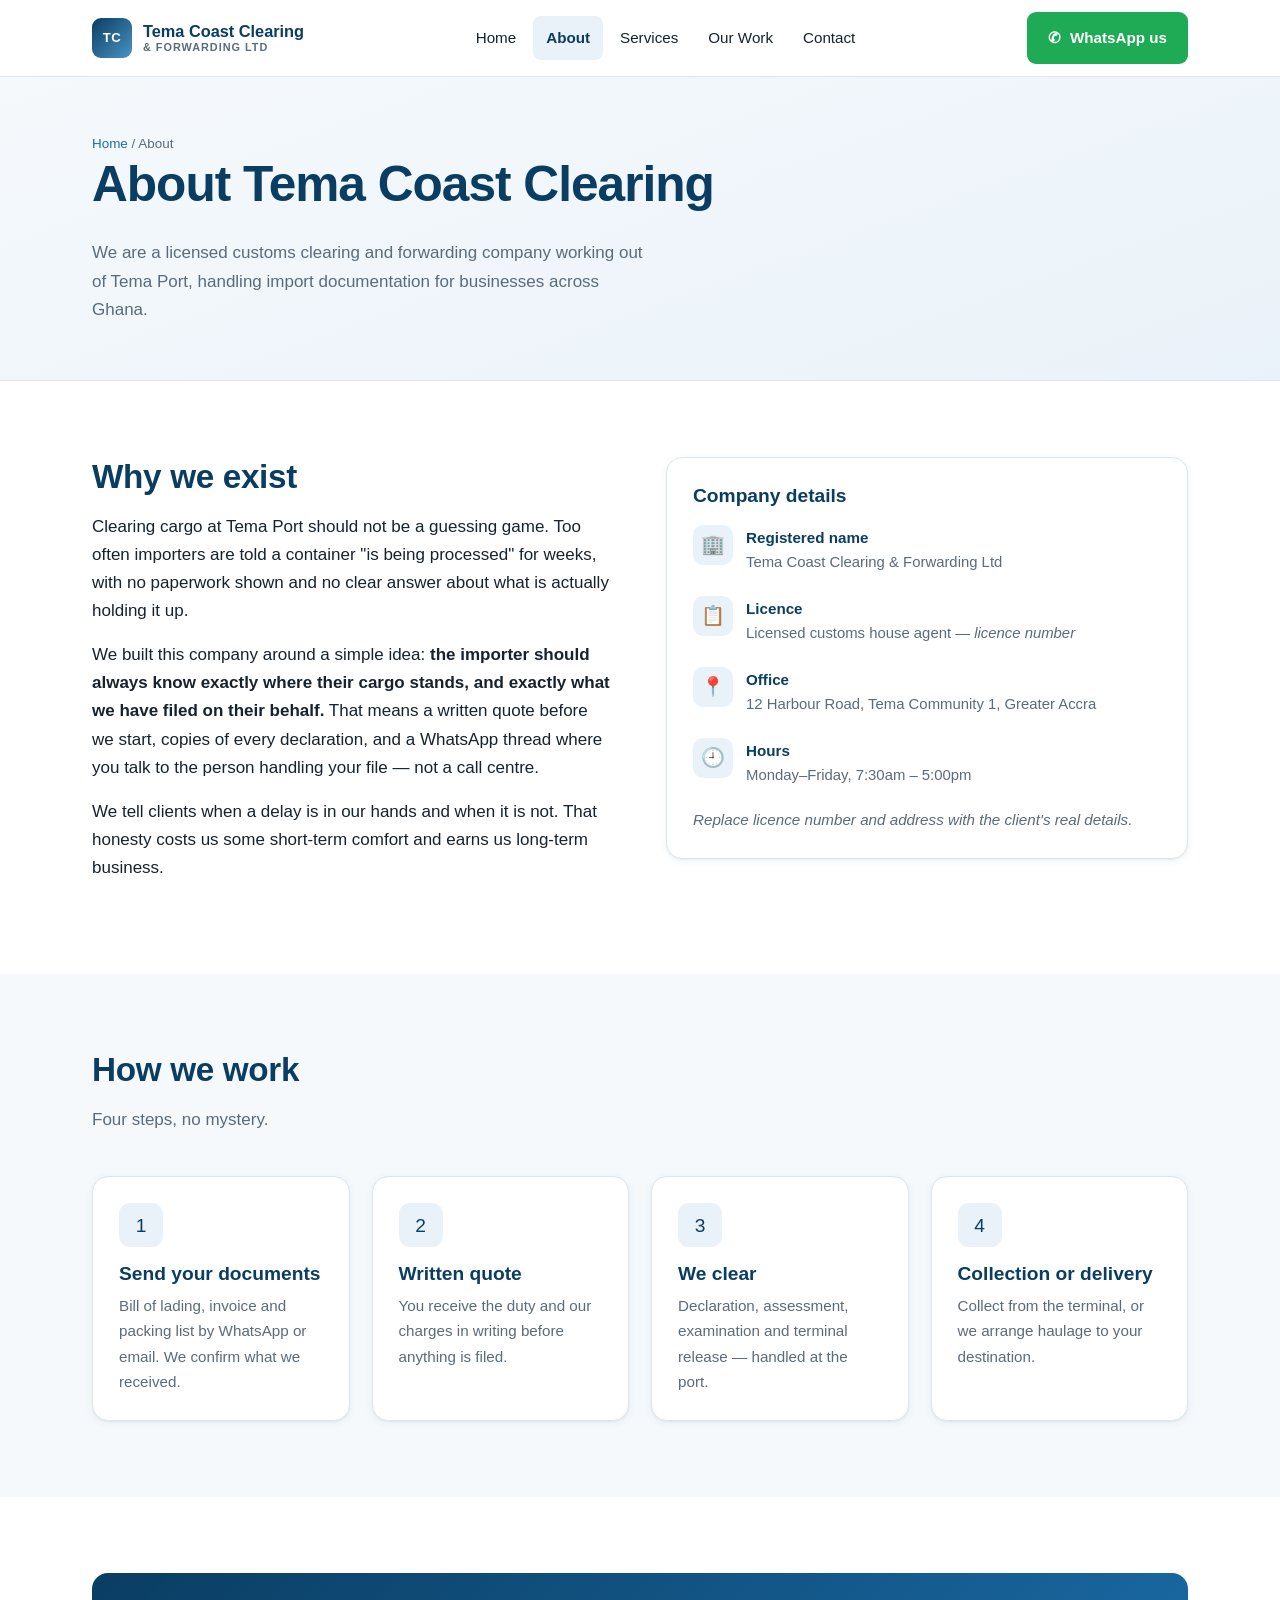
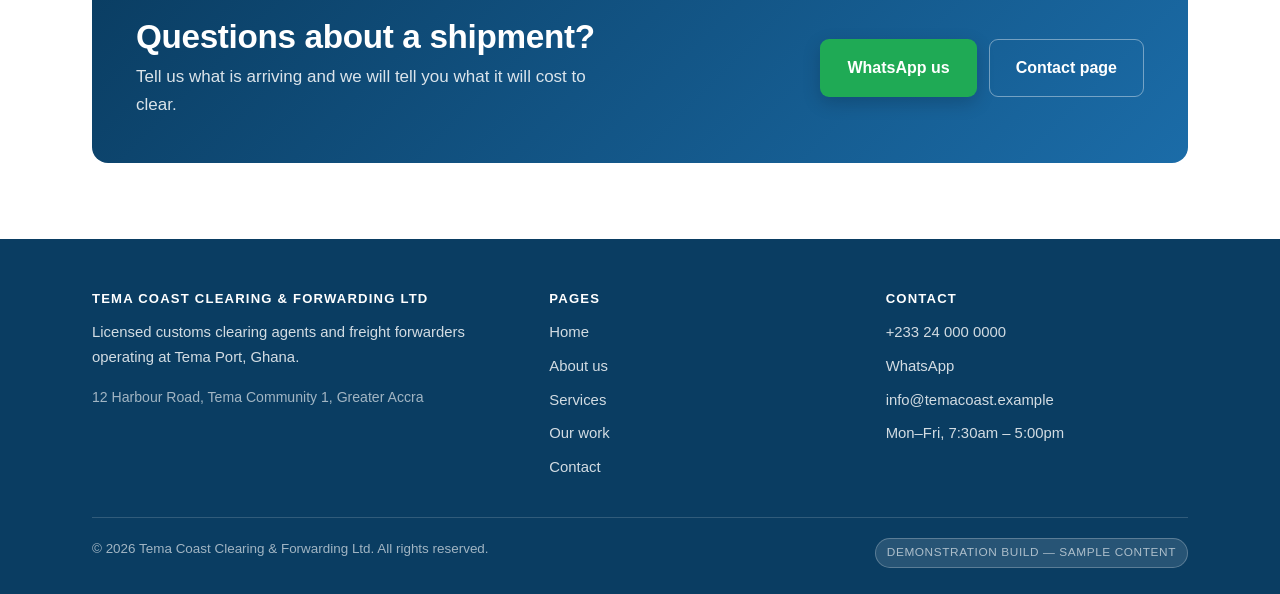
==== about.html @ 64b671be "Static demo site: Tema Coast Clearing & Forwarding" ====
<!DOCTYPE html>
<!-- DEMO BUILD — sample content. See README.md -->
<html lang="en">
<head>
<meta charset="utf-8">
<meta name="viewport" content="width=device-width, initial-scale=1">
<meta name="robots" content="noindex, nofollow">
<title>About us — Tema Coast Clearing &amp; Forwarding</title>
<meta name="description" content="Licensed customs clearing agents based at Tema Port, Ghana. How we work, and why importers trust us with their documentation.">
<link rel="stylesheet" href="assets/css/style.css">
</head>
<body>

<a class="skip-link" href="#main">Skip to content</a>

<header class="site-header">
  <div class="wrap header-inner">
    <a class="brand" href="index.html">
      <span class="brand-mark" aria-hidden="true">TC</span>
      <span class="brand-text">
        <span class="brand-name">Tema Coast Clearing</span>
        <span class="brand-sub">&amp; Forwarding Ltd</span>
      </span>
    </a>
    <nav id="primary-nav" class="nav" aria-label="Main navigation">
      <a href="index.html">Home</a>
      <a href="about.html" aria-current="page">About</a>
      <a href="services.html">Services</a>
      <a href="gallery.html">Our Work</a>
      <a href="contact.html">Contact</a>
    </nav>
    <div class="header-cta">
      <a class="btn btn-wa" href="https://wa.me/233240000000"><span aria-hidden="true">✆</span> WhatsApp us</a>
      <button class="nav-toggle" type="button" aria-expanded="false" aria-controls="primary-nav" aria-label="Toggle navigation">☰</button>
    </div>
  </div>
</header>

<main id="main">

  <section class="page-head">
    <div class="wrap">
      <p class="breadcrumb"><a href="index.html">Home</a> / About</p>
      <h1>About Tema Coast Clearing</h1>
      <p>We are a licensed customs clearing and forwarding company working out of Tema Port, handling import documentation for businesses across Ghana.</p>
    </div>
  </section>

  <section>
    <div class="wrap">
      <div class="grid grid-2" style="gap:52px;align-items:start">
        <div>
          <h2>Why we exist</h2>
          <p>
            Clearing cargo at Tema Port should not be a guessing game. Too often importers
            are told a container "is being processed" for weeks, with no paperwork shown and
            no clear answer about what is actually holding it up.
          </p>
          <p>
            We built this company around a simple idea: <strong>the importer should always know
            exactly where their cargo stands, and exactly what we have filed on their behalf.</strong>
            That means a written quote before we start, copies of every declaration, and a
            WhatsApp thread where you talk to the person handling your file — not a call centre.
          </p>
          <p>
            We tell clients when a delay is in our hands and when it is not. That honesty
            costs us some short-term comfort and earns us long-term business.
          </p>
        </div>

        <div class="card">
          <h3>Company details</h3>
          <ul class="contact-list" style="margin-top:18px">
            <li><span class="icon" aria-hidden="true">🏢</span><span><strong>Registered name</strong><span>Tema Coast Clearing &amp; Forwarding Ltd</span></span></li>
            <li><span class="icon" aria-hidden="true">📋</span><span><strong>Licence</strong><span>Licensed customs house agent — <em>licence number</em></span></span></li>
            <li><span class="icon" aria-hidden="true">📍</span><span><strong>Office</strong><span>12 Harbour Road, Tema Community 1, Greater Accra</span></span></li>
            <li><span class="icon" aria-hidden="true">🕘</span><span><strong>Hours</strong><span>Monday–Friday, 7:30am – 5:00pm</span></span></li>
          </ul>
          <p class="shot-note">Replace licence number and address with the client's real details.</p>
        </div>
      </div>
    </div>
  </section>

  <section class="section-tint">
    <div class="wrap">
      <div class="section-head">
        <h2>How we work</h2>
        <p>Four steps, no mystery.</p>
      </div>
      <div class="grid grid-4">
        <article class="card">
          <div class="icon" aria-hidden="true">1</div>
          <h3>Send your documents</h3>
          <p>Bill of lading, invoice and packing list by WhatsApp or email. We confirm what we received.</p>
        </article>
        <article class="card">
          <div class="icon" aria-hidden="true">2</div>
          <h3>Written quote</h3>
          <p>You receive the duty and our charges in writing before anything is filed.</p>
        </article>
        <article class="card">
          <div class="icon" aria-hidden="true">3</div>
          <h3>We clear</h3>
          <p>Declaration, assessment, examination and terminal release — handled at the port.</p>
        </article>
        <article class="card">
          <div class="icon" aria-hidden="true">4</div>
          <h3>Collection or delivery</h3>
          <p>Collect from the terminal, or we arrange haulage to your destination.</p>
        </article>
      </div>
    </div>
  </section>

  <section>
    <div class="wrap">
      <div class="cta-band">
        <div>
          <h2>Questions about a shipment?</h2>
          <p>Tell us what is arriving and we will tell you what it will cost to clear.</p>
        </div>
        <div style="display:flex;gap:12px;flex-wrap:wrap">
          <a class="btn btn-wa btn-lg" href="https://wa.me/233240000000">WhatsApp us</a>
          <a class="btn btn-ghost btn-lg" href="contact.html">Contact page</a>
        </div>
      </div>
    </div>
  </section>

</main>

<footer class="site-footer">
  <div class="wrap">
    <div class="footer-grid">
      <div>
        <h4>Tema Coast Clearing &amp; Forwarding Ltd</h4>
        <p style="font-size:.93rem">Licensed customs clearing agents and freight forwarders operating at Tema Port, Ghana.</p>
        <p style="font-size:.88rem;color:rgba(255,255,255,.62)">12 Harbour Road, Tema Community 1, Greater Accra</p>
      </div>
      <div>
        <h4>Pages</h4>
        <ul>
          <li><a href="index.html">Home</a></li>
          <li><a href="about.html">About us</a></li>
          <li><a href="services.html">Services</a></li>
          <li><a href="gallery.html">Our work</a></li>
          <li><a href="contact.html">Contact</a></li>
        </ul>
      </div>
      <div>
        <h4>Contact</h4>
        <ul>
          <li><a href="tel:+233240000000">+233 24 000 0000</a></li>
          <li><a href="https://wa.me/233240000000">WhatsApp</a></li>
          <li><a href="mailto:info@example.com">info@temacoast.example</a></li>
          <li>Mon–Fri, 7:30am – 5:00pm</li>
        </ul>
      </div>
    </div>
    <div class="footer-bottom">
      <span>&copy; <span data-year>2026</span> Tema Coast Clearing &amp; Forwarding Ltd. All rights reserved.</span>
      <span class="demo-flag">Demonstration build — sample content</span>
    </div>
  </div>
</footer>

<script src="assets/js/main.js"></script>
</body>
</html>
---- assets/css/style.css ----
/* ==========================================================================
   Tema Coast Clearing & Forwarding — demo build
   Design direction: Trust-focused / clean. Calm blue + white.
   No external dependencies — works fully offline.
   ========================================================================== */

:root {
  --navy: #0a3d62;
  --navy-deep: #072d49;
  --blue: #1b6ca8;
  --blue-soft: #4a94c4;
  --tint: #eaf2f9;
  --tint-2: #f5f9fc;
  --ink: #16232e;
  --muted: #5a6b7b;
  --line: #dbe6ef;
  --white: #ffffff;
  --ok: #1c7c54;
  --warn: #b4530a;

  --radius: 10px;
  --radius-lg: 16px;
  --shadow-sm: 0 1px 2px rgba(10, 61, 98, .06), 0 2px 8px rgba(10, 61, 98, .06);
  --shadow-md: 0 4px 16px rgba(10, 61, 98, .10);
  --wrap: 1140px;
  --font: "Inter", -apple-system, BlinkMacSystemFont, "Segoe UI", Roboto,
          "Helvetica Neue", Arial, sans-serif;
}

*, *::before, *::after { box-sizing: border-box; }

html { scroll-behavior: smooth; }

body {
  margin: 0;
  font-family: var(--font);
  font-size: 17px;
  line-height: 1.65;
  color: var(--ink);
  background: var(--white);
  -webkit-font-smoothing: antialiased;
}

img { max-width: 100%; display: block; }

a { color: var(--blue); text-decoration: none; }
a:hover { text-decoration: underline; }

h1, h2, h3, h4 { line-height: 1.2; margin: 0 0 .5em; color: var(--navy); }
h1 { font-size: clamp(2rem, 4.4vw, 3.1rem); letter-spacing: -.02em; }
h2 { font-size: clamp(1.5rem, 2.6vw, 2.1rem); letter-spacing: -.01em; }
h3 { font-size: 1.2rem; }
p  { margin: 0 0 1rem; }

.wrap { width: 100%; max-width: var(--wrap); margin: 0 auto; padding: 0 22px; }

.skip-link {
  position: absolute; left: -9999px;
  background: var(--navy); color: #fff; padding: 10px 16px; z-index: 100;
}
.skip-link:focus { left: 12px; top: 12px; }

/* ---------- Header ---------- */
.site-header {
  position: sticky; top: 0; z-index: 50;
  background: rgba(255, 255, 255, .96);
  backdrop-filter: saturate(180%) blur(8px);
  border-bottom: 1px solid var(--line);
}
.header-inner {
  display: flex; align-items: center; justify-content: space-between;
  gap: 18px; min-height: 76px;
}
.brand { display: flex; align-items: center; gap: 11px; font-weight: 700; color: var(--navy); }
.brand:hover { text-decoration: none; }
.brand-mark {
  width: 40px; height: 40px; border-radius: 9px; flex: 0 0 auto;
  background: linear-gradient(135deg, var(--navy), var(--blue-soft));
  color: #fff; display: grid; place-items: center;
  font-size: .82rem; font-weight: 800; letter-spacing: .04em;
}
.brand-text { display: flex; flex-direction: column; line-height: 1.15; }
.brand-name { font-size: 1.02rem; }
.brand-sub { font-size: .68rem; font-weight: 600; color: var(--muted); letter-spacing: .09em; text-transform: uppercase; }

.nav { display: flex; align-items: center; gap: 4px; }
.nav a {
  color: var(--ink); font-size: .95rem; font-weight: 500;
  padding: 9px 13px; border-radius: 8px;
}
.nav a:hover { background: var(--tint); text-decoration: none; color: var(--navy); }
.nav a[aria-current="page"] { color: var(--navy); font-weight: 650; background: var(--tint); }

.header-cta { display: flex; align-items: center; gap: 10px; }

.nav-toggle {
  display: none; border: 1px solid var(--line); background: #fff;
  border-radius: 8px; padding: 9px 12px; cursor: pointer; color: var(--navy);
  font-size: 1.05rem; line-height: 1;
}

/* ---------- Buttons ---------- */
.btn {
  display: inline-flex; align-items: center; justify-content: center; gap: 9px;
  padding: 12px 20px; border-radius: 9px; border: 1px solid transparent;
  font: inherit; font-weight: 650; font-size: .95rem; cursor: pointer;
  transition: transform .12s ease, box-shadow .12s ease, background .12s ease;
}
.btn:hover { text-decoration: none; transform: translateY(-1px); }
.btn:active { transform: translateY(0); }

.btn-primary { background: var(--navy); color: #fff; box-shadow: var(--shadow-sm); }
.btn-primary:hover { background: var(--navy-deep); color: #fff; box-shadow: var(--shadow-md); }

.btn-wa { background: #1faa55; color: #fff; }
.btn-wa:hover { background: #178c45; color: #fff; }

.btn-ghost { background: #fff; color: var(--navy); border-color: var(--line); }
.btn-ghost:hover { background: var(--tint); color: var(--navy); }

.btn-lg { padding: 15px 26px; font-size: 1rem; }
.btn-block { width: 100%; }

/* ---------- Hero ---------- */
.hero {
  position: relative; overflow: hidden;
  background: linear-gradient(160deg, var(--tint-2) 0%, var(--tint) 62%, #dcebf6 100%);
  border-bottom: 1px solid var(--line);
}
.hero::after {
  content: ""; position: absolute; right: -140px; top: -140px;
  width: 520px; height: 520px; border-radius: 50%;
  background: radial-gradient(circle, rgba(27, 108, 168, .16), transparent 66%);
  pointer-events: none;
}
.hero-grid {
  position: relative; z-index: 1;
  display: grid; grid-template-columns: 1.05fr .95fr;
  gap: 52px; align-items: center;
  padding: 74px 0 82px;
}
.eyebrow {
  display: inline-flex; align-items: center; gap: 8px;
  background: #fff; border: 1px solid var(--line); color: var(--navy);
  font-size: .78rem; font-weight: 700; letter-spacing: .07em;
  text-transform: uppercase; padding: 7px 13px; border-radius: 999px; margin-bottom: 20px;
}
.eyebrow .dot { width: 7px; height: 7px; border-radius: 50%; background: var(--ok); }
.hero p.lede { font-size: 1.12rem; color: var(--muted); max-width: 34ch; }
.hero-actions { display: flex; flex-wrap: wrap; gap: 12px; margin-top: 26px; }
.hero-note { margin-top: 16px; font-size: .87rem; color: var(--muted); }

/* tracking card */
.track-card {
  background: #fff; border: 1px solid var(--line);
  border-radius: var(--radius-lg); box-shadow: var(--shadow-md);
  padding: 26px;
}
.track-card h3 { margin-bottom: 4px; }
.track-card .hint { font-size: .87rem; color: var(--muted); margin-bottom: 16px; }
.field-row { display: flex; gap: 10px; }
.field { flex: 1 1 auto; min-width: 0; }
label { display: block; font-size: .8rem; font-weight: 650; color: var(--muted); margin-bottom: 6px; letter-spacing: .02em; }
input[type="text"], input[type="email"], input[type="tel"], select, textarea {
  width: 100%; padding: 12px 13px; border: 1px solid var(--line);
  border-radius: 9px; font: inherit; font-size: .95rem; color: var(--ink); background: #fff;
}
input:focus, select:focus, textarea:focus {
  outline: none; border-color: var(--blue-soft);
  box-shadow: 0 0 0 3px rgba(74, 148, 196, .18);
}
.track-result { margin-top: 16px; font-size: .92rem; }
.track-result .msg { padding: 12px 14px; border-radius: 9px; border: 1px solid var(--line); background: var(--tint-2); }
.track-result .msg.err { border-color: #f0c9ad; background: #fdf3ec; color: var(--warn); }
.track-result .msg.ok  { border-color: #c4e3d4; background: #f0f9f5; color: var(--ok); }
.track-result dl { margin: 12px 0 0; display: grid; grid-template-columns: auto 1fr; gap: 5px 14px; font-size: .9rem; }
.track-result dt { color: var(--muted); font-weight: 600; }
.track-result dd { margin: 0; font-weight: 600; }
.badge-demo {
  display: inline-block; font-size: .7rem; font-weight: 700; letter-spacing: .06em;
  text-transform: uppercase; color: var(--warn); background: #fdf3ec;
  border: 1px solid #f0c9ad; border-radius: 999px; padding: 3px 9px; margin-bottom: 10px;
}

/* ---------- Sections ---------- */
section { padding: 76px 0; }
.section-tint { background: var(--tint-2); }
.section-head { max-width: 62ch; margin-bottom: 42px; }
.section-head p { color: var(--muted); margin-bottom: 0; }
.section-head.center { margin-left: auto; margin-right: auto; text-align: center; }

.grid { display: grid; gap: 22px; }
.grid-2 { grid-template-columns: repeat(2, 1fr); }
.grid-3 { grid-template-columns: repeat(3, 1fr); }
.grid-4 { grid-template-columns: repeat(4, 1fr); }

.card {
  background: #fff; border: 1px solid var(--line); border-radius: var(--radius-lg);
  padding: 26px; box-shadow: var(--shadow-sm);
  transition: transform .15s ease, box-shadow .15s ease;
}
.card:hover { transform: translateY(-3px); box-shadow: var(--shadow-md); }
.card h3 { margin-bottom: 8px; }
.card p { color: var(--muted); margin-bottom: 0; font-size: .95rem; }
.card .icon {
  width: 44px; height: 44px; border-radius: 11px; background: var(--tint);
  color: var(--navy); display: grid; place-items: center; margin-bottom: 15px;
  font-size: 1.2rem;
}

/* trust strip */
.trust-strip { border-top: 1px solid var(--line); border-bottom: 1px solid var(--line); background: #fff; padding: 26px 0; }
.trust-strip ul {
  list-style: none; margin: 0; padding: 0;
  display: grid; grid-template-columns: repeat(4, 1fr); gap: 18px;
}
.trust-strip li { display: flex; gap: 11px; align-items: flex-start; font-size: .92rem; }
.trust-strip .tick { color: var(--ok); font-weight: 800; flex: 0 0 auto; }
.trust-strip strong { display: block; color: var(--navy); font-size: .95rem; }
.trust-strip span.sub { color: var(--muted); font-size: .85rem; }

/* checklist */
.checklist { list-style: none; padding: 0; margin: 0; display: grid; gap: 12px; }
.checklist li { display: flex; gap: 12px; align-items: flex-start; }
.checklist .tick {
  flex: 0 0 auto; width: 22px; height: 22px; border-radius: 50%;
  background: var(--tint); color: var(--navy); display: grid; place-items: center;
  font-size: .74rem; font-weight: 800; margin-top: 2px;
}

/* gallery */
.gallery { display: grid; grid-template-columns: repeat(3, 1fr); gap: 16px; }
.shot {
  position: relative; border-radius: var(--radius); overflow: hidden;
  min-height: 210px; border: 1px solid var(--line);
  background: linear-gradient(140deg, var(--tint), #cfe3f2);
  display: grid; place-items: end start; padding: 16px;
}
.shot:nth-child(2) { background: linear-gradient(140deg, #dcebf6, #b9d7ec); }
.shot:nth-child(3) { background: linear-gradient(140deg, #e8f1f8, #c6dff0); }
.shot:nth-child(4) { background: linear-gradient(140deg, #d3e6f4, #a9cbe4); }
.shot:nth-child(5) { background: linear-gradient(140deg, #eaf2f9, #cfe3f2); }
.shot:nth-child(6) { background: linear-gradient(140deg, #dfeef8, #b3d3ea); }
.shot .label {
  background: rgba(255, 255, 255, .94); border-radius: 7px;
  padding: 7px 11px; font-size: .84rem; font-weight: 650; color: var(--navy);
}
.shot-note {
  font-size: .85rem; color: var(--muted); margin-top: 14px; font-style: italic;
}

/* stats */
.stats { display: grid; grid-template-columns: repeat(3, 1fr); gap: 20px; text-align: center; }
.stat { background: #fff; border: 1px solid var(--line); border-radius: var(--radius-lg); padding: 26px 18px; }
.stat .n { font-size: 2rem; font-weight: 800; color: var(--navy); line-height: 1; }
.stat .l { font-size: .88rem; color: var(--muted); margin-top: 8px; }

/* CTA band */
.cta-band {
  background: linear-gradient(135deg, var(--navy), var(--blue));
  color: #fff; border-radius: var(--radius-lg); padding: 44px;
  display: flex; align-items: center; justify-content: space-between;
  gap: 26px; flex-wrap: wrap;
}
.cta-band h2 { color: #fff; margin-bottom: 6px; }
.cta-band p { color: rgba(255,255,255,.85); margin: 0; max-width: 52ch; }
.cta-band .btn-wa { box-shadow: 0 6px 18px rgba(0,0,0,.18); }
.cta-band .btn-ghost { background: transparent; color: #fff; border-color: rgba(255,255,255,.4); }
.cta-band .btn-ghost:hover { background: rgba(255,255,255,.12); color: #fff; }

/* forms */
form .form-grid { display: grid; grid-template-columns: 1fr 1fr; gap: 16px; }
form .full { grid-column: 1 / -1; }
.form-card { background: #fff; border: 1px solid var(--line); border-radius: var(--radius-lg); padding: 30px; box-shadow: var(--shadow-sm); }
.form-note { font-size: .85rem; color: var(--muted); margin-top: 14px; }

/* contact blocks */
.contact-list { list-style: none; padding: 0; margin: 0; display: grid; gap: 16px; }
.contact-list li { display: flex; gap: 13px; align-items: flex-start; }
.contact-list .icon {
  flex: 0 0 auto; width: 40px; height: 40px; border-radius: 10px;
  background: var(--tint); color: var(--navy); display: grid; place-items: center;
}
.contact-list strong { display: block; color: var(--navy); font-size: .95rem; }
.contact-list span { color: var(--muted); font-size: .93rem; }

/* footer */
.site-footer { background: var(--navy); color: rgba(255,255,255,.82); padding: 52px 0 26px; }
.site-footer h4 { color: #fff; font-size: .82rem; letter-spacing: .09em; text-transform: uppercase; margin-bottom: 14px; }
.site-footer a { color: rgba(255,255,255,.82); }
.site-footer a:hover { color: #fff; }
.footer-grid { display: grid; grid-template-columns: 1.4fr 1fr 1fr; gap: 34px; }
.footer-grid ul { list-style: none; padding: 0; margin: 0; display: grid; gap: 9px; font-size: .93rem; }
.footer-bottom {
  margin-top: 38px; padding-top: 20px; border-top: 1px solid rgba(255,255,255,.16);
  display: flex; justify-content: space-between; gap: 14px; flex-wrap: wrap;
  font-size: .84rem; color: rgba(255,255,255,.62);
}
.demo-flag {
  background: rgba(255,255,255,.12); border: 1px solid rgba(255,255,255,.24);
  border-radius: 999px; padding: 4px 11px; font-size: .74rem; letter-spacing: .05em; text-transform: uppercase;
}

/* page header for inner pages */
.page-head {
  background: linear-gradient(160deg, var(--tint-2), var(--tint));
  border-bottom: 1px solid var(--line); padding: 56px 0;
}
.page-head p { color: var(--muted); max-width: 60ch; margin-bottom: 0; }
.breadcrumb { font-size: .84rem; color: var(--muted); margin-bottom: 12px; }

/* accessibility */
.visually-hidden {
  position: absolute !important; width: 1px; height: 1px; overflow: hidden;
  clip: rect(0 0 0 0); white-space: nowrap;
}

/* ---------- Responsive ---------- */
@media (max-width: 980px) {
  .hero-grid { grid-template-columns: 1fr; gap: 38px; padding: 54px 0 62px; }
  .hero p.lede { max-width: none; }
  .grid-4 { grid-template-columns: repeat(2, 1fr); }
  .grid-3 { grid-template-columns: repeat(2, 1fr); }
  .trust-strip ul { grid-template-columns: repeat(2, 1fr); }
  .footer-grid { grid-template-columns: 1fr 1fr; }
  .gallery { grid-template-columns: repeat(2, 1fr); }
}

@media (max-width: 780px) {
  .nav-toggle { display: inline-block; }
  .nav {
    position: absolute; left: 0; right: 0; top: 100%;
    background: #fff; border-bottom: 1px solid var(--line);
    flex-direction: column; align-items: stretch; gap: 0;
    padding: 8px 22px 14px; box-shadow: var(--shadow-md);
    display: none;
  }
  .nav.open { display: flex; }
  .nav a { padding: 13px 8px; border-bottom: 1px solid var(--tint); border-radius: 0; }
  .header-cta .btn { display: none; }
  .header-cta .btn.btn-wa { display: inline-flex; padding: 10px 14px; font-size: .88rem; }
  .stats { grid-template-columns: 1fr; }
  .cta-band { padding: 32px 24px; }
  .field-row { flex-direction: column; }
}

@media (max-width: 560px) {
  body { font-size: 16px; }
  .grid-2, .grid-3, .grid-4 { grid-template-columns: 1fr; }
  .gallery { grid-template-columns: 1fr; }
  .trust-strip ul { grid-template-columns: 1fr; }
  .footer-grid { grid-template-columns: 1fr; }
  section { padding: 56px 0; }
  form .form-grid { grid-template-columns: 1fr; }
  .brand-sub { display: none; }
}

@media print {
  .site-header, .site-footer, .hero-actions, .cta-band { display: none; }
}
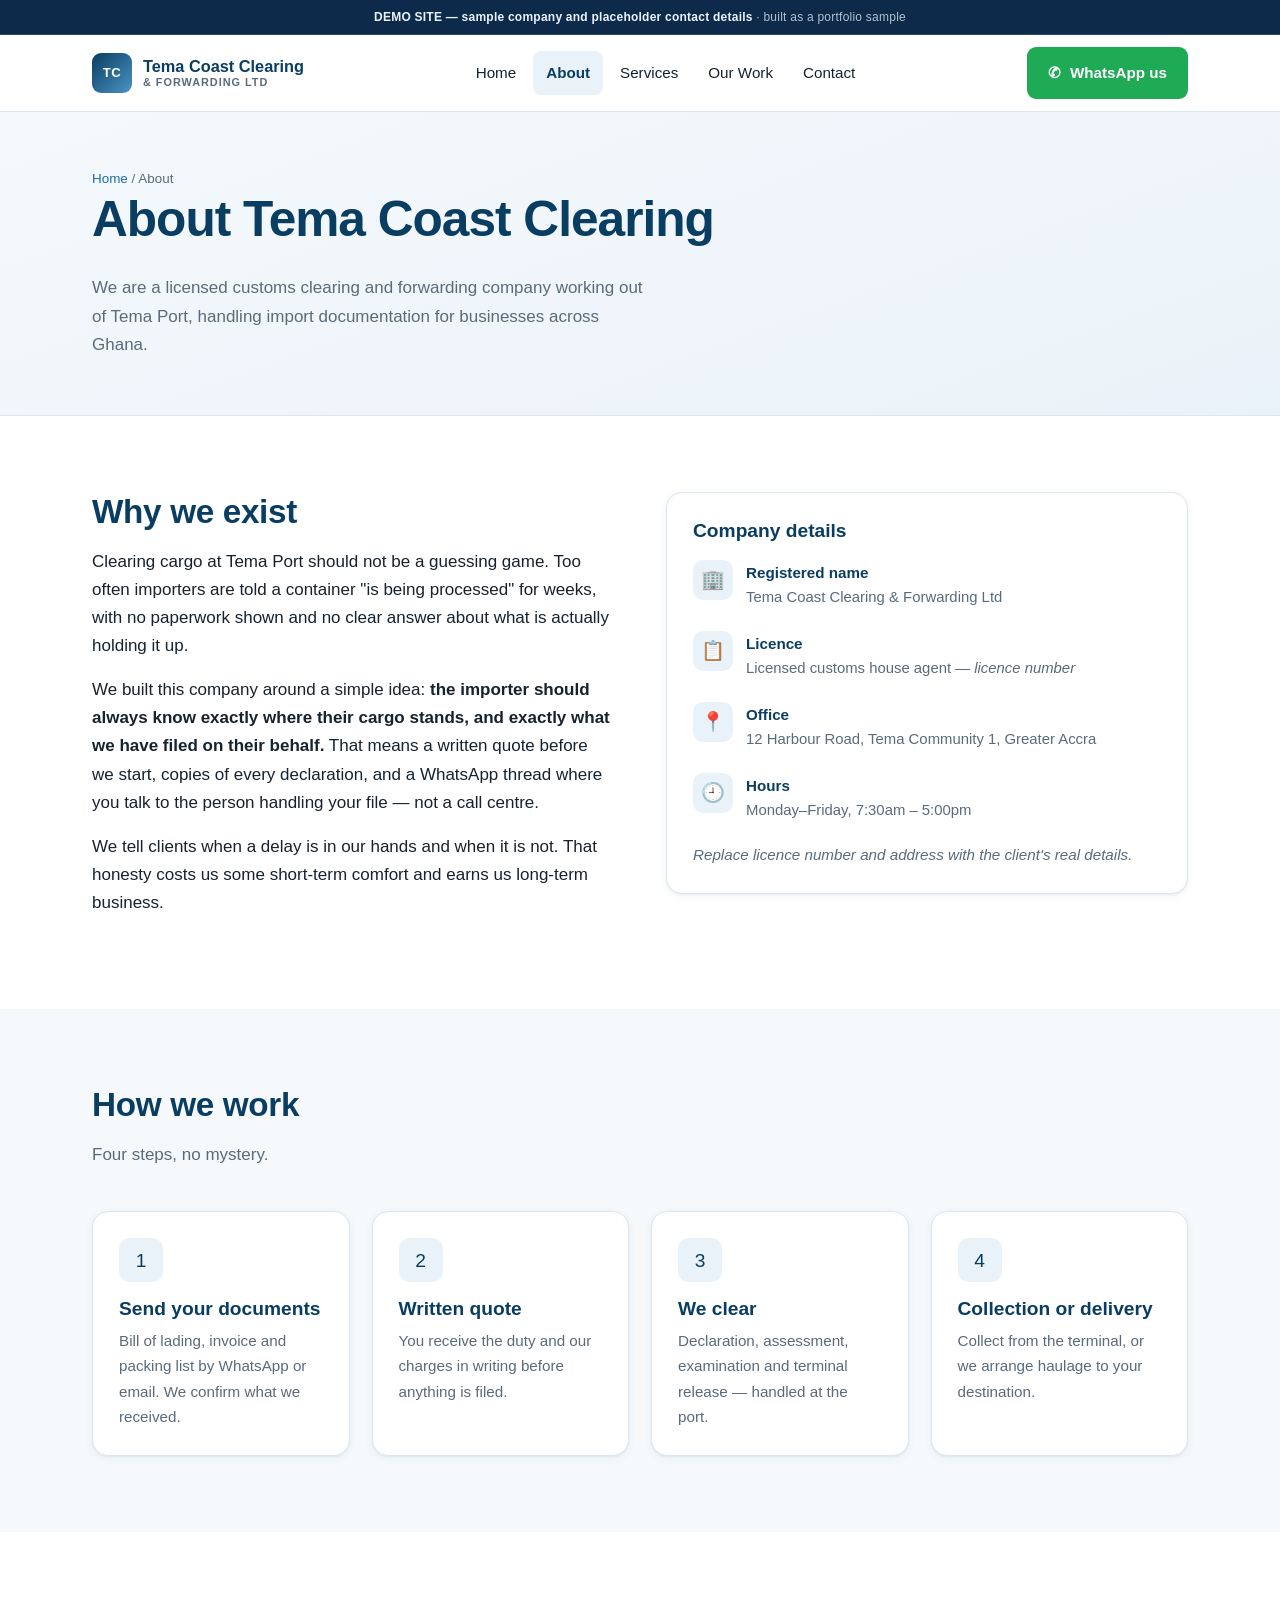
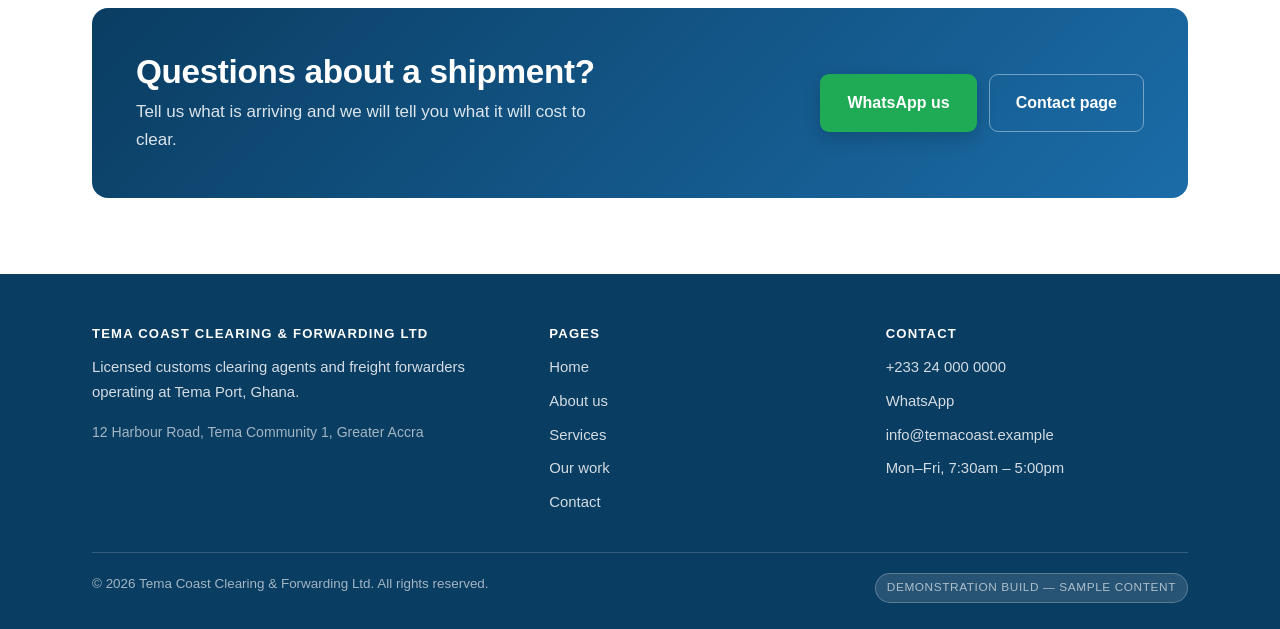
==== commit 5738f60a: "Add demo banner clarifying sample content and placeholder contacts" ====
--- a/about.html
+++ b/about.html
@@ -10,6 +10,8 @@
 <link rel="stylesheet" href="assets/css/style.css">
 </head>
 <body>
+<div class="demo-banner">DEMO SITE — sample company and placeholder contact details <span>· built as a portfolio sample</span></div>
+
 
 <a class="skip-link" href="#main">Skip to content</a>
 
--- a/assets/css/style.css
+++ b/assets/css/style.css
@@ -358,3 +358,7 @@
 @media print {
   .site-header, .site-footer, .hero-actions, .cta-band { display: none; }
 }
+
+/* demo banner — this build is a portfolio sample, not a real company */
+.demo-banner{background:#0d2a4a;color:#eaf2fb;text-align:center;font:600 12px/1.5 -apple-system,"Segoe UI",sans-serif;letter-spacing:.02em;padding:8px 14px;border-bottom:1px solid rgba(255,255,255,.15)}
+.demo-banner span{opacity:.75;font-weight:500}
